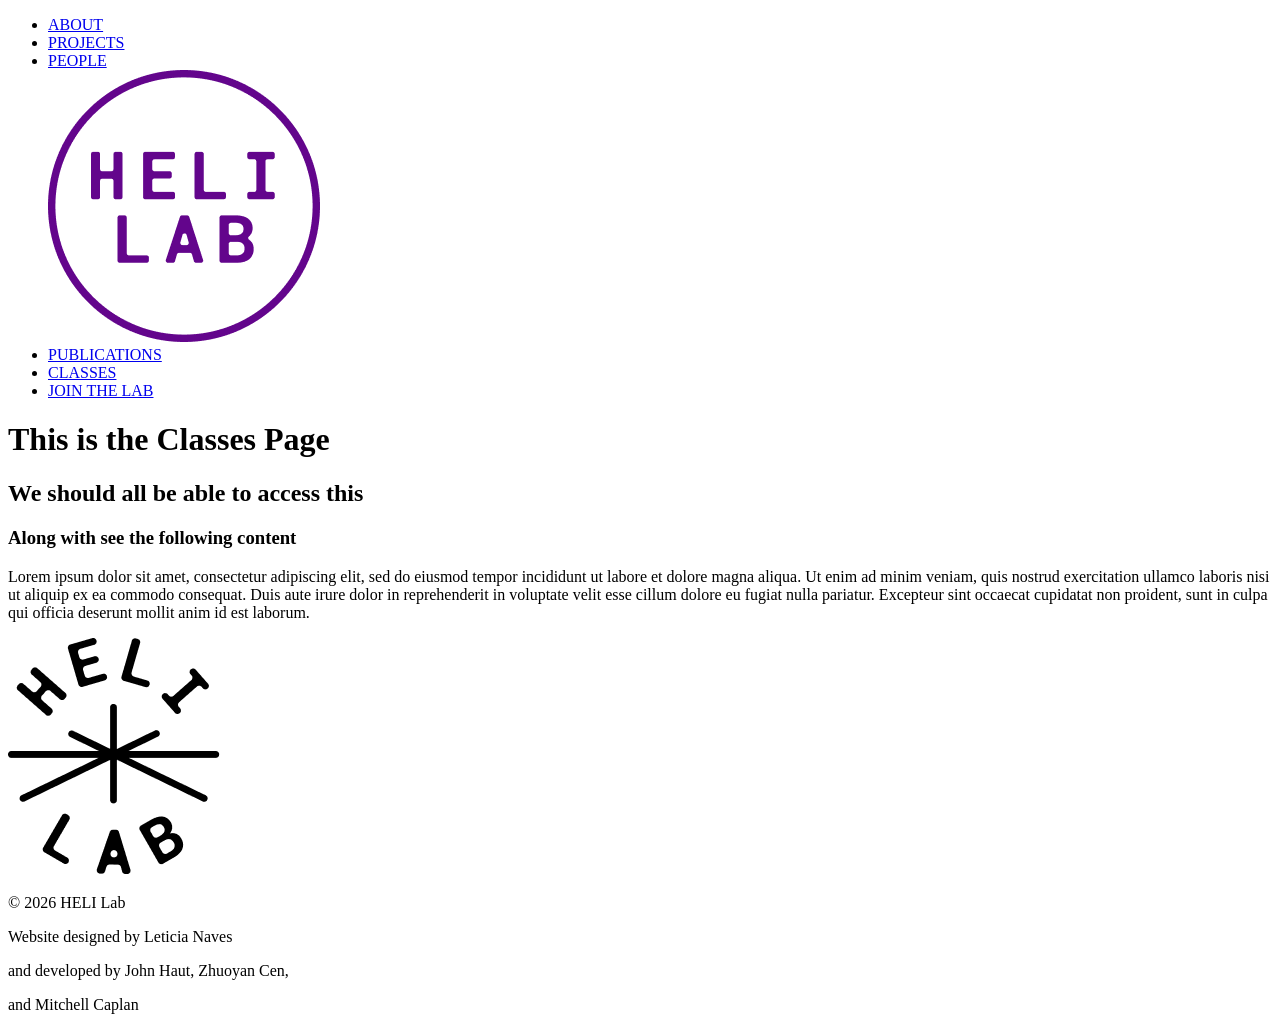
==== classes.html @ 4098f030 "Formatted all the code in the homepage (MAINLY TEXT IN TEXTBOX); Added the footer to all the pages" ====
<!DOCTYPE html>
<html lang="en">

<head>
    <meta charset="UTF-8">
    <meta name="viewport" content="width=device-width, initial-scale=1.0">
    <link rel="stylesheet" href="./static/css/screen_size_dependable.css">
    <title>HELI Lab</title>
</head>


<body>

    <div class="header">
        <nav>
            <ul>
                <li><a href="index.html">ABOUT</a></li>
                <li><a href="projects.html">PROJECTS</a></li>
                <li><a href="people.html">PEOPLE</a></li>
                <img class="heli-logo" src="./static/images/logos/purple-main.png" alt="">
                <li><a href="publications.html">PUBLICATIONS</a></li>
                <li><a class="active" href="classes.html">CLASSES</a></li>
                <li><a href="prospects.html">JOIN THE LAB</a></li>
            </ul>
        </nav>
    </div>

    <h1>This is the Classes Page</h1>
    <h2>We should all be able to access this</h2>
    <h3>Along with see the following content</h3>
    <p>Lorem ipsum dolor sit amet, consectetur adipiscing elit, sed do eiusmod tempor incididunt ut labore et dolore
        magna aliqua. Ut enim ad minim veniam, quis nostrud exercitation ullamco laboris nisi ut aliquip ex ea commodo
        consequat. Duis aute irure dolor in reprehenderit in voluptate velit esse cillum dolore eu fugiat nulla
        pariatur. Excepteur sint occaecat cupidatat non proident, sunt in culpa qui officia deserunt mollit anim id est
        laborum.</p>

    <div class="footer">
        <img src="./static/images/logos/black-heli.png" alt="">
        <p> © 2026 HELI Lab</p>
        <p>Website designed by Leticia Naves</p>
        <p>and developed by John Haut, Zhuoyan Cen,</p>
        <p>and Mitchell Caplan</p>
    </div>

</body>

</html>
---- static/css/screen_size_dependable.css ----
@import url(largeScreen.css) (min-width: 1500px);
@import url(mediumScreen.css) (max-width: 1499px) and (min-width:1000px);
@import url(smallScreen.css) (max-width: 999px);
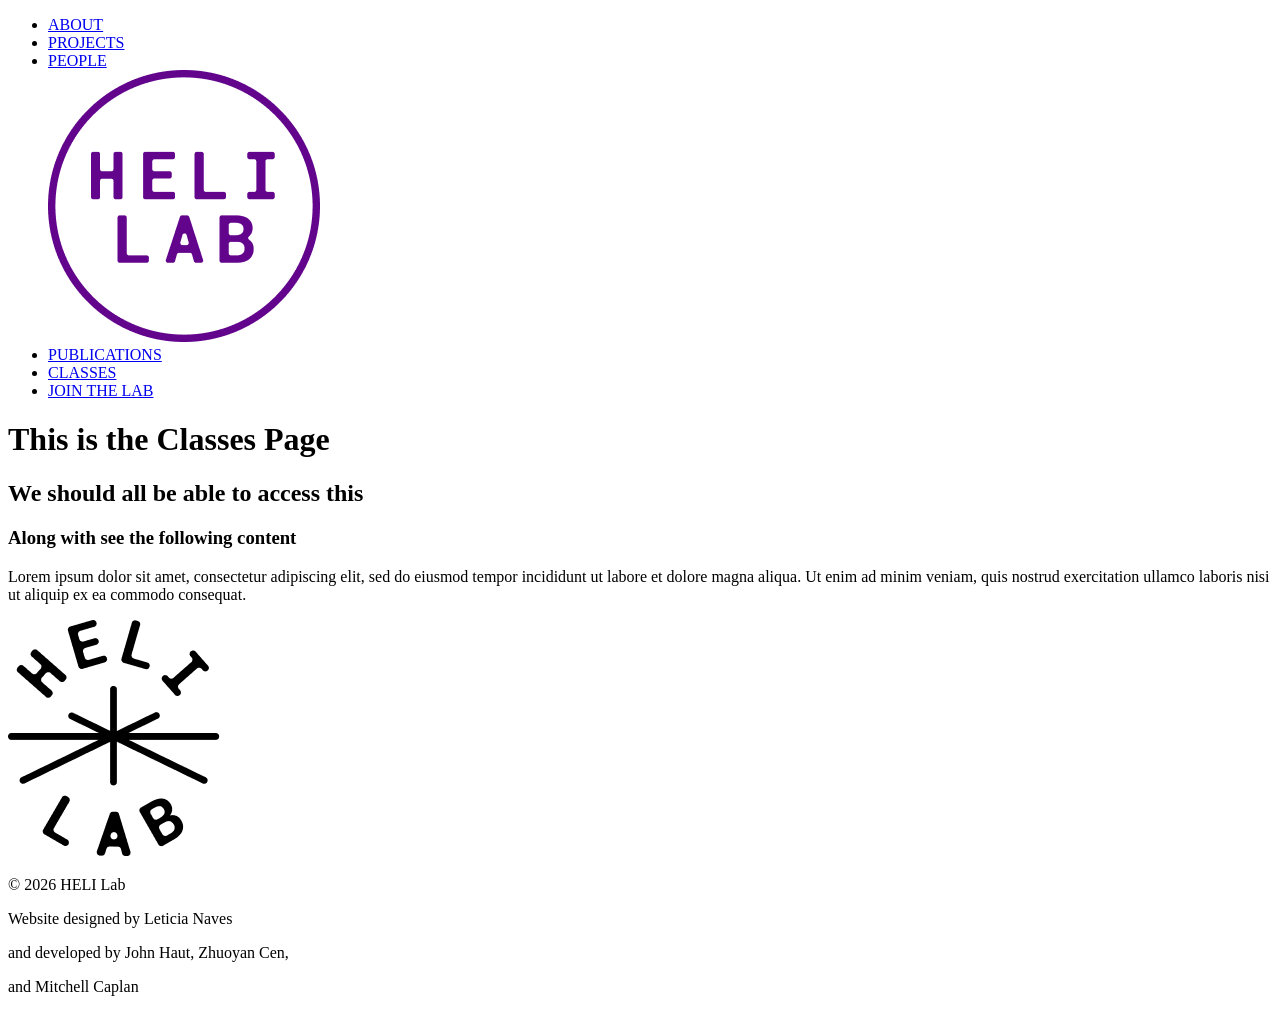
==== commit 6d7c354c: "Shortened temp lorem ipsum to fix formatting on published site" ====
--- a/classes.html
+++ b/classes.html
@@ -30,9 +30,7 @@
     <h3>Along with see the following content</h3>
     <p>Lorem ipsum dolor sit amet, consectetur adipiscing elit, sed do eiusmod tempor incididunt ut labore et dolore
         magna aliqua. Ut enim ad minim veniam, quis nostrud exercitation ullamco laboris nisi ut aliquip ex ea commodo
-        consequat. Duis aute irure dolor in reprehenderit in voluptate velit esse cillum dolore eu fugiat nulla
-        pariatur. Excepteur sint occaecat cupidatat non proident, sunt in culpa qui officia deserunt mollit anim id est
-        laborum.</p>
+        consequat.</p>
 
     <div class="footer">
         <img src="./static/images/logos/black-heli.png" alt="">
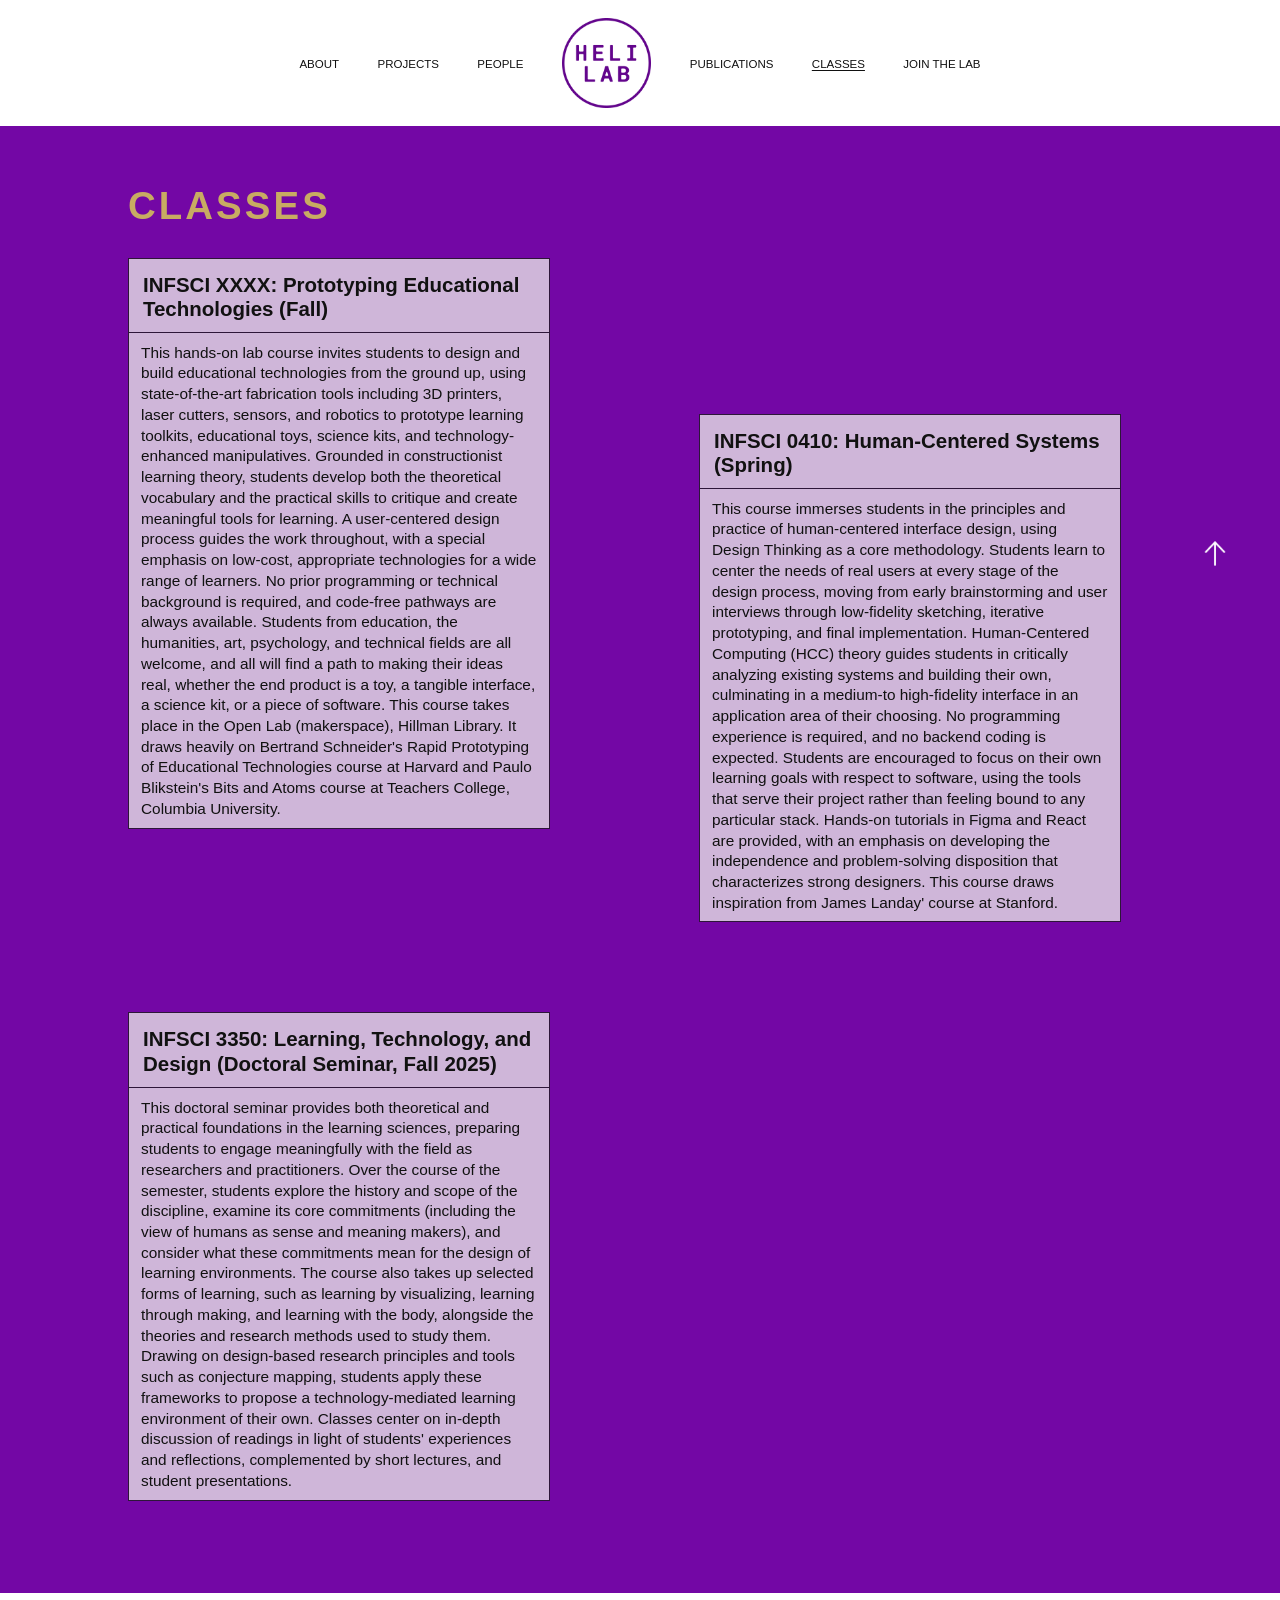
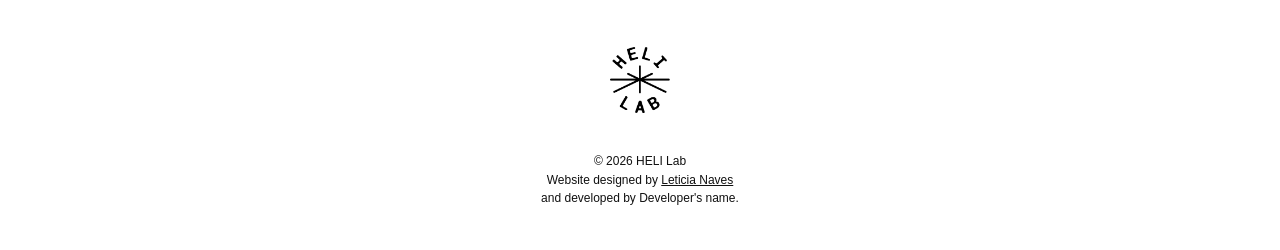
==== commit 3417a2ac: "Update projects and classes pages" ====
--- a/classes.html
+++ b/classes.html
@@ -5,11 +5,12 @@
     <meta charset="UTF-8">
     <meta name="viewport" content="width=device-width, initial-scale=1.0">
     <link rel="stylesheet" href="./static/css/screen_size_dependable.css">
+    <link rel="stylesheet" href="./static/css/classes.css">
     <title>HELI Lab</title>
 </head>
 
 
-<body>
+<body id="top">
 
     <div class="header">
         <nav>
@@ -25,21 +26,46 @@
         </nav>
     </div>
 
-    <h1>This is the Classes Page</h1>
-    <h2>We should all be able to access this</h2>
-    <h3>Along with see the following content</h3>
-    <p>Lorem ipsum dolor sit amet, consectetur adipiscing elit, sed do eiusmod tempor incididunt ut labore et dolore
-        magna aliqua. Ut enim ad minim veniam, quis nostrud exercitation ullamco laboris nisi ut aliquip ex ea commodo
-        consequat.</p>
+    <main class="classes-page">
+        <section class="classes-hero" aria-labelledby="classes-title">
+            <h1 id="classes-title">CLASSES</h1>
+
+            <div class="classes-grid">
+                <article class="class-card">
+                    <h2>INFSCI XXXX: Prototyping Educational Technologies (Fall)</h2>
+                    <div class="class-card-body">
+                        <p>This hands-on lab course invites students to design and build educational technologies from the ground up, using state-of-the-art fabrication tools including 3D printers, laser cutters, sensors, and robotics to prototype learning toolkits, educational toys, science kits, and technology-enhanced manipulatives. Grounded in constructionist learning theory, students develop both the theoretical vocabulary and the practical skills to critique and create meaningful tools for learning. A user-centered design process guides the work throughout, with a special emphasis on low-cost, appropriate technologies for a wide range of learners. No prior programming or technical background is required, and code-free pathways are always available. Students from education, the humanities, art, psychology, and technical fields are all welcome, and all will find a path to making their ideas real, whether the end product is a toy, a tangible interface, a science kit, or a piece of software. This course takes place in the Open Lab (makerspace), Hillman Library. It draws heavily on Bertrand Schneider's Rapid Prototyping of Educational Technologies course at Harvard and Paulo Blikstein's Bits and Atoms course at Teachers College, Columbia University.</p>
+                    </div>
+                </article>
+
+                <article class="class-card class-card-offset">
+                    <h2>INFSCI 0410: Human-Centered Systems (Spring)</h2>
+                    <div class="class-card-body">
+                        <p>This course immerses students in the principles and practice of human-centered interface design, using Design Thinking as a core methodology. Students learn to center the needs of real users at every stage of the design process, moving from early brainstorming and user interviews through low-fidelity sketching, iterative prototyping, and final implementation. Human-Centered Computing (HCC) theory guides students in critically analyzing existing systems and building their own, culminating in a medium-to high-fidelity interface in an application area of their choosing. No programming experience is required, and no backend coding is expected. Students are encouraged to focus on their own learning goals with respect to software, using the tools that serve their project rather than feeling bound to any particular stack. Hands-on tutorials in Figma and React are provided, with an emphasis on developing the independence and problem-solving disposition that characterizes strong designers. This course draws inspiration from James Landay' course at Stanford.</p>
+                    </div>
+                </article>
+
+                <article class="class-card class-card-bottom">
+                    <h2>INFSCI 3350: Learning, Technology, and Design (Doctoral Seminar, Fall 2025)</h2>
+                    <div class="class-card-body">
+                        <p>This doctoral seminar provides both theoretical and practical foundations in the learning sciences, preparing students to engage meaningfully with the field as researchers and practitioners. Over the course of the semester, students explore the history and scope of the discipline, examine its core commitments (including the view of humans as sense and meaning makers), and consider what these commitments mean for the design of learning environments. The course also takes up selected forms of learning, such as learning by visualizing, learning through making, and learning with the body, alongside the theories and research methods used to study them. Drawing on design-based research principles and tools such as conjecture mapping, students apply these frameworks to propose a technology-mediated learning environment of their own. Classes center on in-depth discussion of readings in light of students' experiences and reflections, complemented by short lectures, and student presentations.</p>
+                    </div>
+                </article>
+            </div>
+
+            <a class="classes-back-to-top" href="#top" aria-label="Back to top">
+                <img src="./static/images/logos/white-up-arrow.png" alt="">
+            </a>
+        </section>
+    </main>
 
     <div class="footer">
         <img src="./static/images/logos/black-heli.png" alt="">
         <p> © 2026 HELI Lab</p>
-        <p>Website designed by Leticia Naves</p>
-        <p>and developed by John Haut, Zhuoyan Cen,</p>
-        <p>and Mitchell Caplan</p>
+        <p>Website designed by <u>Leticia Naves</u></p>
+        <p>and developed by Developer's name.</p>
     </div>
 
 </body>
 
-</html>+</html>
--- a/static/css/classes.css
+++ b/static/css/classes.css
@@ -0,0 +1,186 @@
+html {
+    scroll-behavior: smooth;
+}
+
+body {
+    margin: 0;
+    background: #f5f5f5;
+    color: #111;
+    font-family: Arial, Helvetica, sans-serif;
+}
+
+.header {
+    width: 100%;
+    background: #fff;
+}
+
+.header nav {
+    width: 100%;
+}
+
+.header nav ul {
+    display: flex;
+    align-items: center;
+    justify-content: center;
+    gap: clamp(22px, 3vw, 56px);
+    margin: 0;
+    padding: 18px 24px;
+    list-style: none;
+}
+
+.header nav li {
+    margin: 0;
+}
+
+.header nav a {
+    color: #111;
+    font-size: clamp(0.7rem, 0.9vw, 0.95rem);
+    text-decoration: none;
+}
+
+.header nav a.active {
+    text-decoration: underline;
+    text-underline-offset: 0.16em;
+}
+
+.heli-logo {
+    width: clamp(66px, 7vw, 94px);
+    height: auto;
+    flex: 0 0 auto;
+}
+
+.classes-page {
+    width: 100%;
+}
+
+.classes-hero {
+    position: relative;
+    background: #7307a5;
+    padding: 58px clamp(30px, 10vw, 130px) 92px;
+}
+
+.classes-hero h1 {
+    margin: 0 0 30px;
+    color: #c8ab62;
+    font-size: clamp(2rem, 3vw, 3rem);
+    letter-spacing: 0.08em;
+}
+
+.classes-grid {
+    display: grid;
+    grid-template-columns: minmax(280px, 1fr) minmax(280px, 1fr);
+    gap: 90px 118px;
+    align-items: start;
+    max-width: 1180px;
+}
+
+.class-card {
+    max-width: 420px;
+    background: #cfb6d9;
+    border: 1px solid #2d1639;
+}
+
+.class-card h2 {
+    margin: 0;
+    padding: 14px 14px 10px;
+    border-bottom: 1px solid #2d1639;
+    font-size: clamp(1.1rem, 1.6vw, 1.35rem);
+    line-height: 1.2;
+    font-weight: 700;
+}
+
+.class-card-body {
+    padding: 10px 12px 8px;
+}
+
+.class-card-body p {
+    margin: 0;
+    font-size: clamp(0.96rem, 1.15vw, 1rem);
+    line-height: 1.35;
+}
+
+.class-card-offset {
+    margin-top: 156px;
+}
+
+.class-card-bottom {
+    margin-top: 0;
+}
+
+.classes-back-to-top {
+    position: absolute;
+    right: clamp(22px, 4vw, 48px);
+    top: 28%;
+    display: inline-flex;
+    align-items: center;
+    justify-content: center;
+    width: 34px;
+    height: 34px;
+}
+
+.classes-back-to-top img {
+    width: 26px;
+    height: auto;
+}
+
+.footer {
+    display: flex;
+    flex-direction: column;
+    align-items: center;
+    text-align: center;
+    padding: 54px 0 44px;
+    background: #fff;
+}
+
+.footer img {
+    width: 60px;
+    height: auto;
+    margin: 0 0 40px;
+}
+
+.footer p {
+    margin: 0;
+    font-size: 12px;
+    line-height: 1.35;
+}
+
+.footer p + p {
+    margin-top: 2px;
+}
+
+@media (max-width: 999px) {
+    .header nav ul {
+        flex-wrap: wrap;
+        gap: 14px 18px;
+        padding: 16px 14px;
+    }
+
+    .header nav a {
+        font-size: 0.76rem;
+    }
+
+    .heli-logo {
+        width: 70px;
+    }
+
+    .classes-hero {
+        padding: 34px 18px 64px;
+    }
+
+    .classes-grid {
+        grid-template-columns: 1fr;
+        gap: 28px;
+    }
+
+    .class-card,
+    .class-card-offset,
+    .class-card-bottom {
+        max-width: none;
+        margin-top: 0;
+    }
+
+    .classes-back-to-top {
+        top: 20px;
+        right: 18px;
+    }
+}
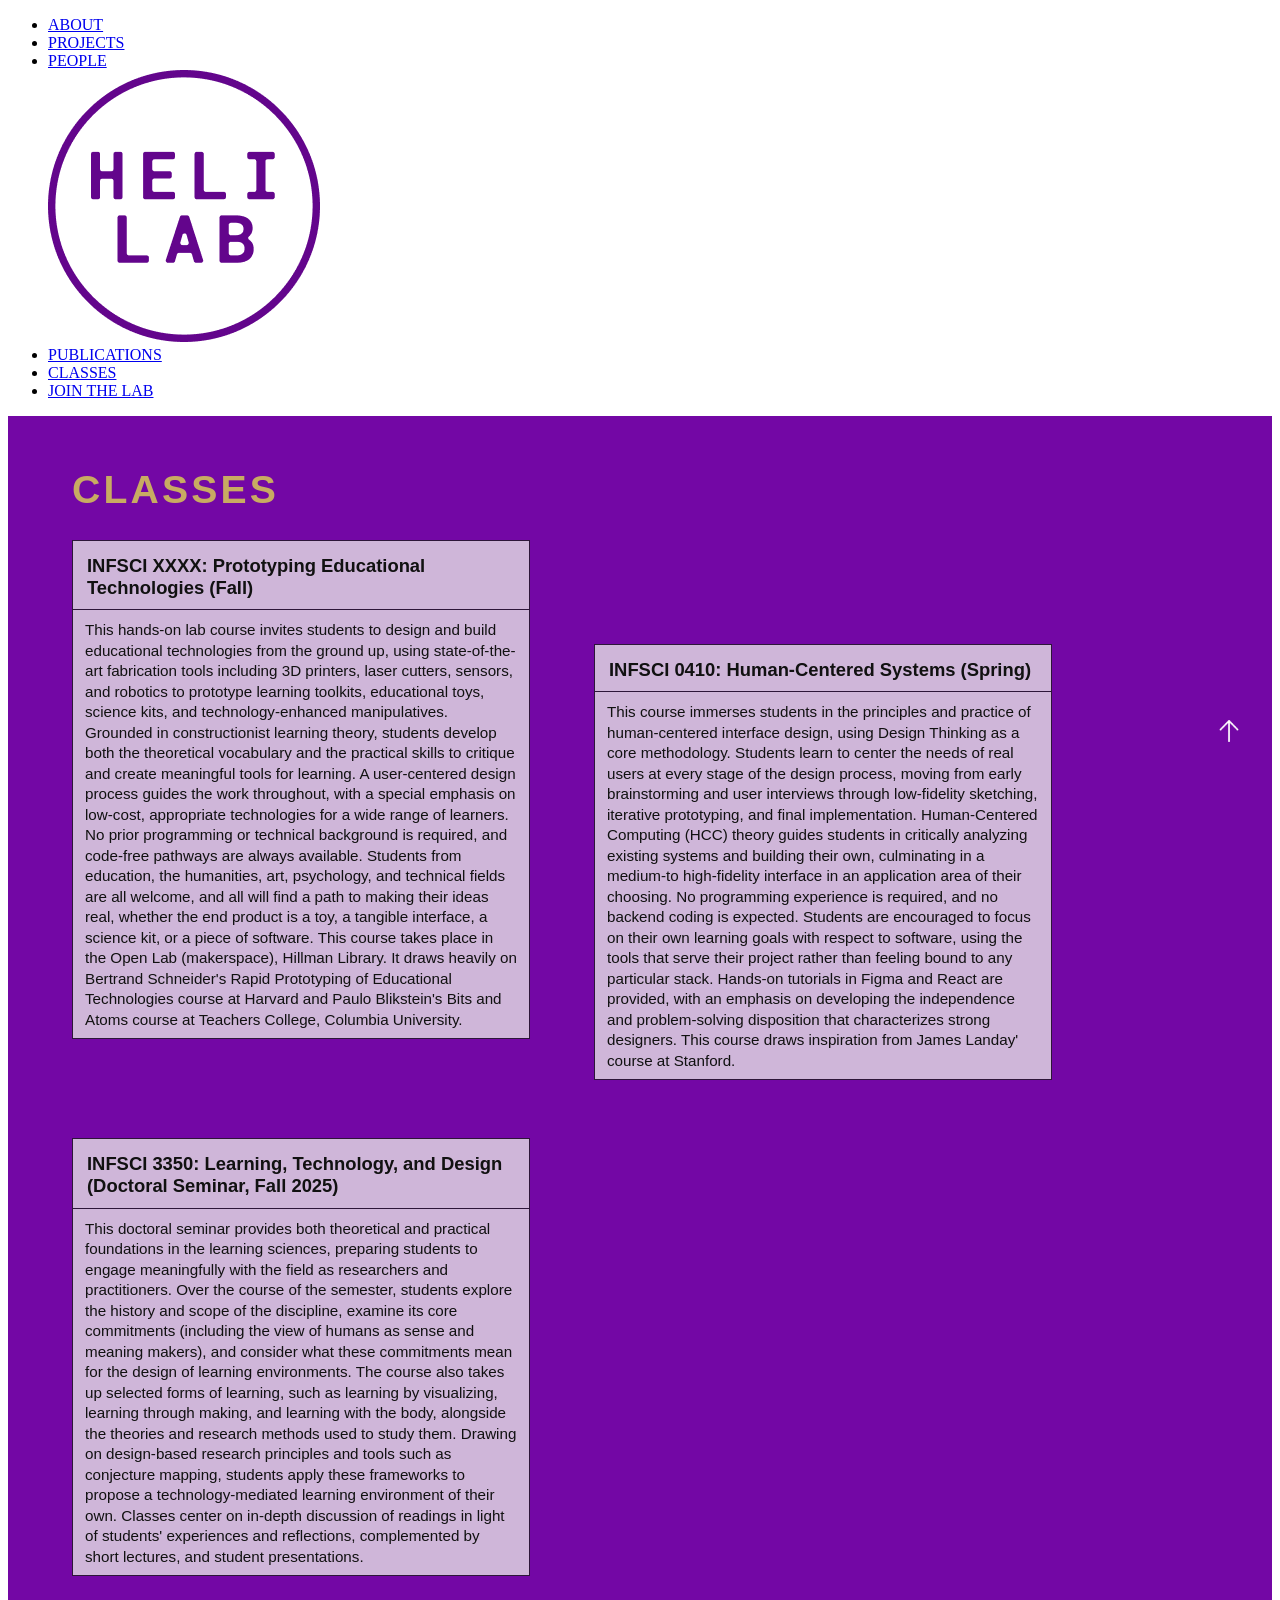
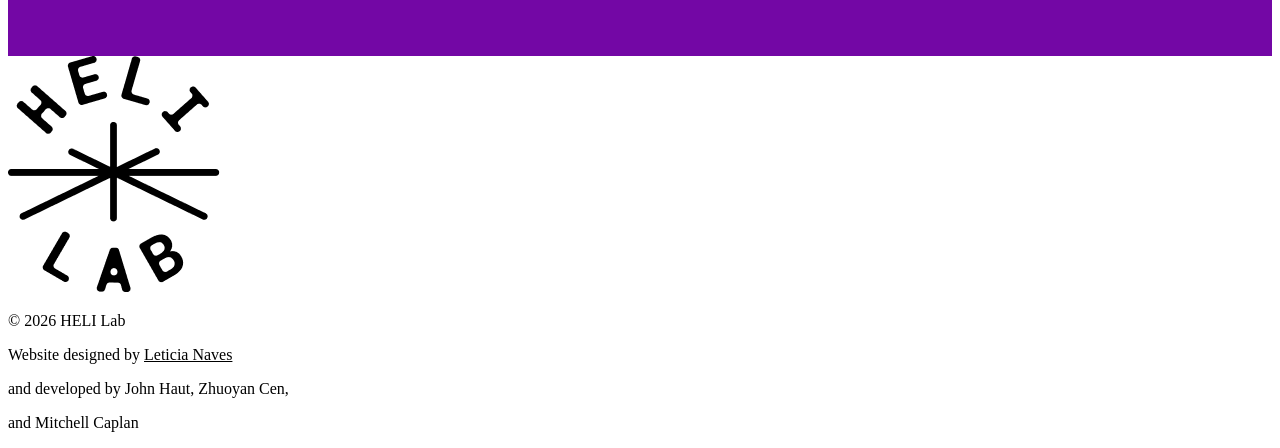
==== commit 1f8d9c3f: "Refactor projects and classes page styling" ====
--- a/classes.html
+++ b/classes.html
@@ -5,12 +5,12 @@
     <meta charset="UTF-8">
     <meta name="viewport" content="width=device-width, initial-scale=1.0">
     <link rel="stylesheet" href="./static/css/screen_size_dependable.css">
-    <link rel="stylesheet" href="./static/css/classes.css">
+    <script src="./static/js/classes.js" defer></script>
     <title>HELI Lab</title>
 </head>
 
 
-<body id="top">
+<body id="top" style="visibility: hidden;">
 
     <div class="header">
         <nav>
@@ -30,28 +30,7 @@
         <section class="classes-hero" aria-labelledby="classes-title">
             <h1 id="classes-title">CLASSES</h1>
 
-            <div class="classes-grid">
-                <article class="class-card">
-                    <h2>INFSCI XXXX: Prototyping Educational Technologies (Fall)</h2>
-                    <div class="class-card-body">
-                        <p>This hands-on lab course invites students to design and build educational technologies from the ground up, using state-of-the-art fabrication tools including 3D printers, laser cutters, sensors, and robotics to prototype learning toolkits, educational toys, science kits, and technology-enhanced manipulatives. Grounded in constructionist learning theory, students develop both the theoretical vocabulary and the practical skills to critique and create meaningful tools for learning. A user-centered design process guides the work throughout, with a special emphasis on low-cost, appropriate technologies for a wide range of learners. No prior programming or technical background is required, and code-free pathways are always available. Students from education, the humanities, art, psychology, and technical fields are all welcome, and all will find a path to making their ideas real, whether the end product is a toy, a tangible interface, a science kit, or a piece of software. This course takes place in the Open Lab (makerspace), Hillman Library. It draws heavily on Bertrand Schneider's Rapid Prototyping of Educational Technologies course at Harvard and Paulo Blikstein's Bits and Atoms course at Teachers College, Columbia University.</p>
-                    </div>
-                </article>
-
-                <article class="class-card class-card-offset">
-                    <h2>INFSCI 0410: Human-Centered Systems (Spring)</h2>
-                    <div class="class-card-body">
-                        <p>This course immerses students in the principles and practice of human-centered interface design, using Design Thinking as a core methodology. Students learn to center the needs of real users at every stage of the design process, moving from early brainstorming and user interviews through low-fidelity sketching, iterative prototyping, and final implementation. Human-Centered Computing (HCC) theory guides students in critically analyzing existing systems and building their own, culminating in a medium-to high-fidelity interface in an application area of their choosing. No programming experience is required, and no backend coding is expected. Students are encouraged to focus on their own learning goals with respect to software, using the tools that serve their project rather than feeling bound to any particular stack. Hands-on tutorials in Figma and React are provided, with an emphasis on developing the independence and problem-solving disposition that characterizes strong designers. This course draws inspiration from James Landay' course at Stanford.</p>
-                    </div>
-                </article>
-
-                <article class="class-card class-card-bottom">
-                    <h2>INFSCI 3350: Learning, Technology, and Design (Doctoral Seminar, Fall 2025)</h2>
-                    <div class="class-card-body">
-                        <p>This doctoral seminar provides both theoretical and practical foundations in the learning sciences, preparing students to engage meaningfully with the field as researchers and practitioners. Over the course of the semester, students explore the history and scope of the discipline, examine its core commitments (including the view of humans as sense and meaning makers), and consider what these commitments mean for the design of learning environments. The course also takes up selected forms of learning, such as learning by visualizing, learning through making, and learning with the body, alongside the theories and research methods used to study them. Drawing on design-based research principles and tools such as conjecture mapping, students apply these frameworks to propose a technology-mediated learning environment of their own. Classes center on in-depth discussion of readings in light of students' experiences and reflections, complemented by short lectures, and student presentations.</p>
-                    </div>
-                </article>
-            </div>
+            <div class="classes-grid" id="classes-grid"></div>
 
             <a class="classes-back-to-top" href="#top" aria-label="Back to top">
                 <img src="./static/images/logos/white-up-arrow.png" alt="">
@@ -63,7 +42,8 @@
         <img src="./static/images/logos/black-heli.png" alt="">
         <p> © 2026 HELI Lab</p>
         <p>Website designed by <u>Leticia Naves</u></p>
-        <p>and developed by Developer's name.</p>
+        <p>and developed by John Haut, Zhuoyan Cen,</p>
+        <p>and Mitchell Caplan</p>
     </div>
 
 </body>
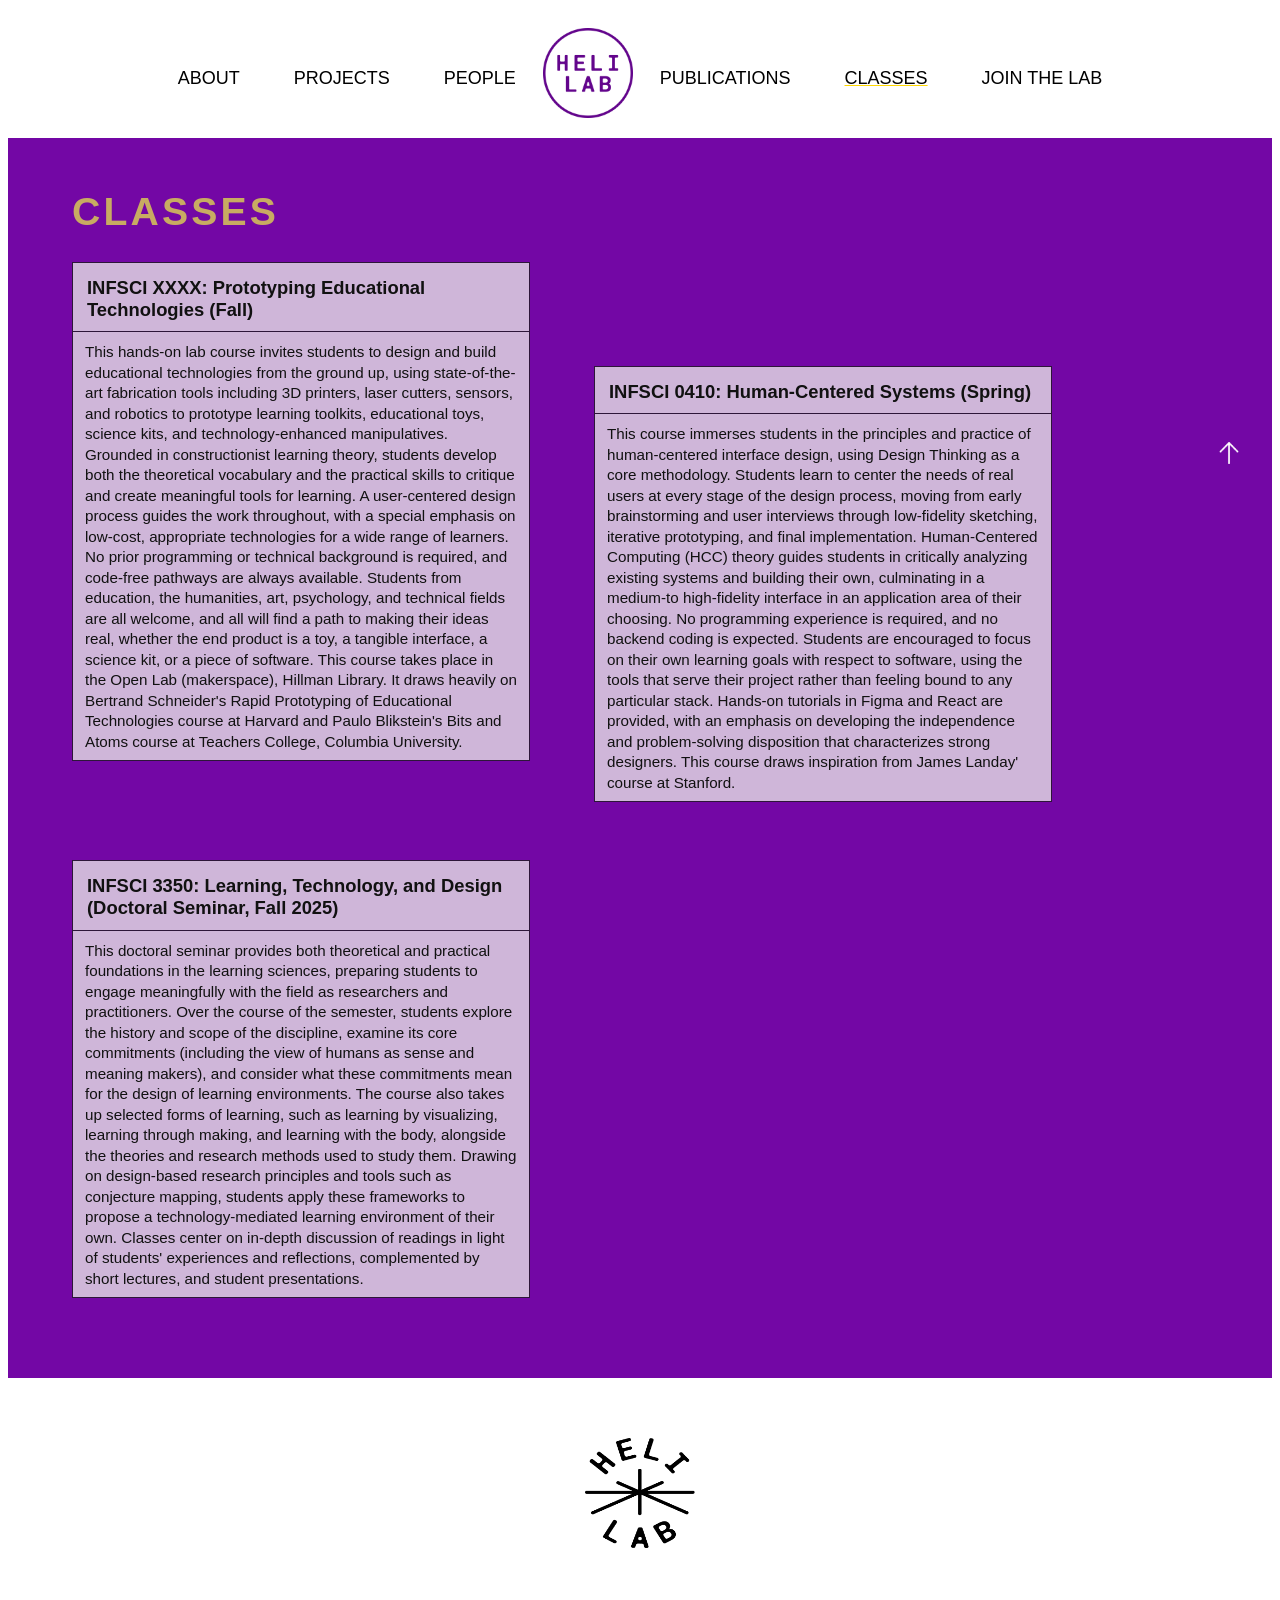
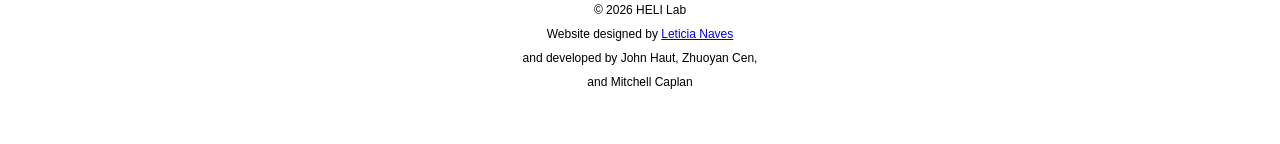
==== commit ef297bea: "Made the header image smaller; Brought Lines in the footer closer together; fixed spacing in the hea" ====
--- a/classes.html
+++ b/classes.html
@@ -41,7 +41,7 @@
     <div class="footer">
         <img src="./static/images/logos/black-heli.png" alt="">
         <p> © 2026 HELI Lab</p>
-        <p>Website designed by <u>Leticia Naves</u></p>
+        <p>Website designed by <a href="https://leticianaves.com">Leticia Naves</a></p>
         <p>and developed by John Haut, Zhuoyan Cen,</p>
         <p>and Mitchell Caplan</p>
     </div>
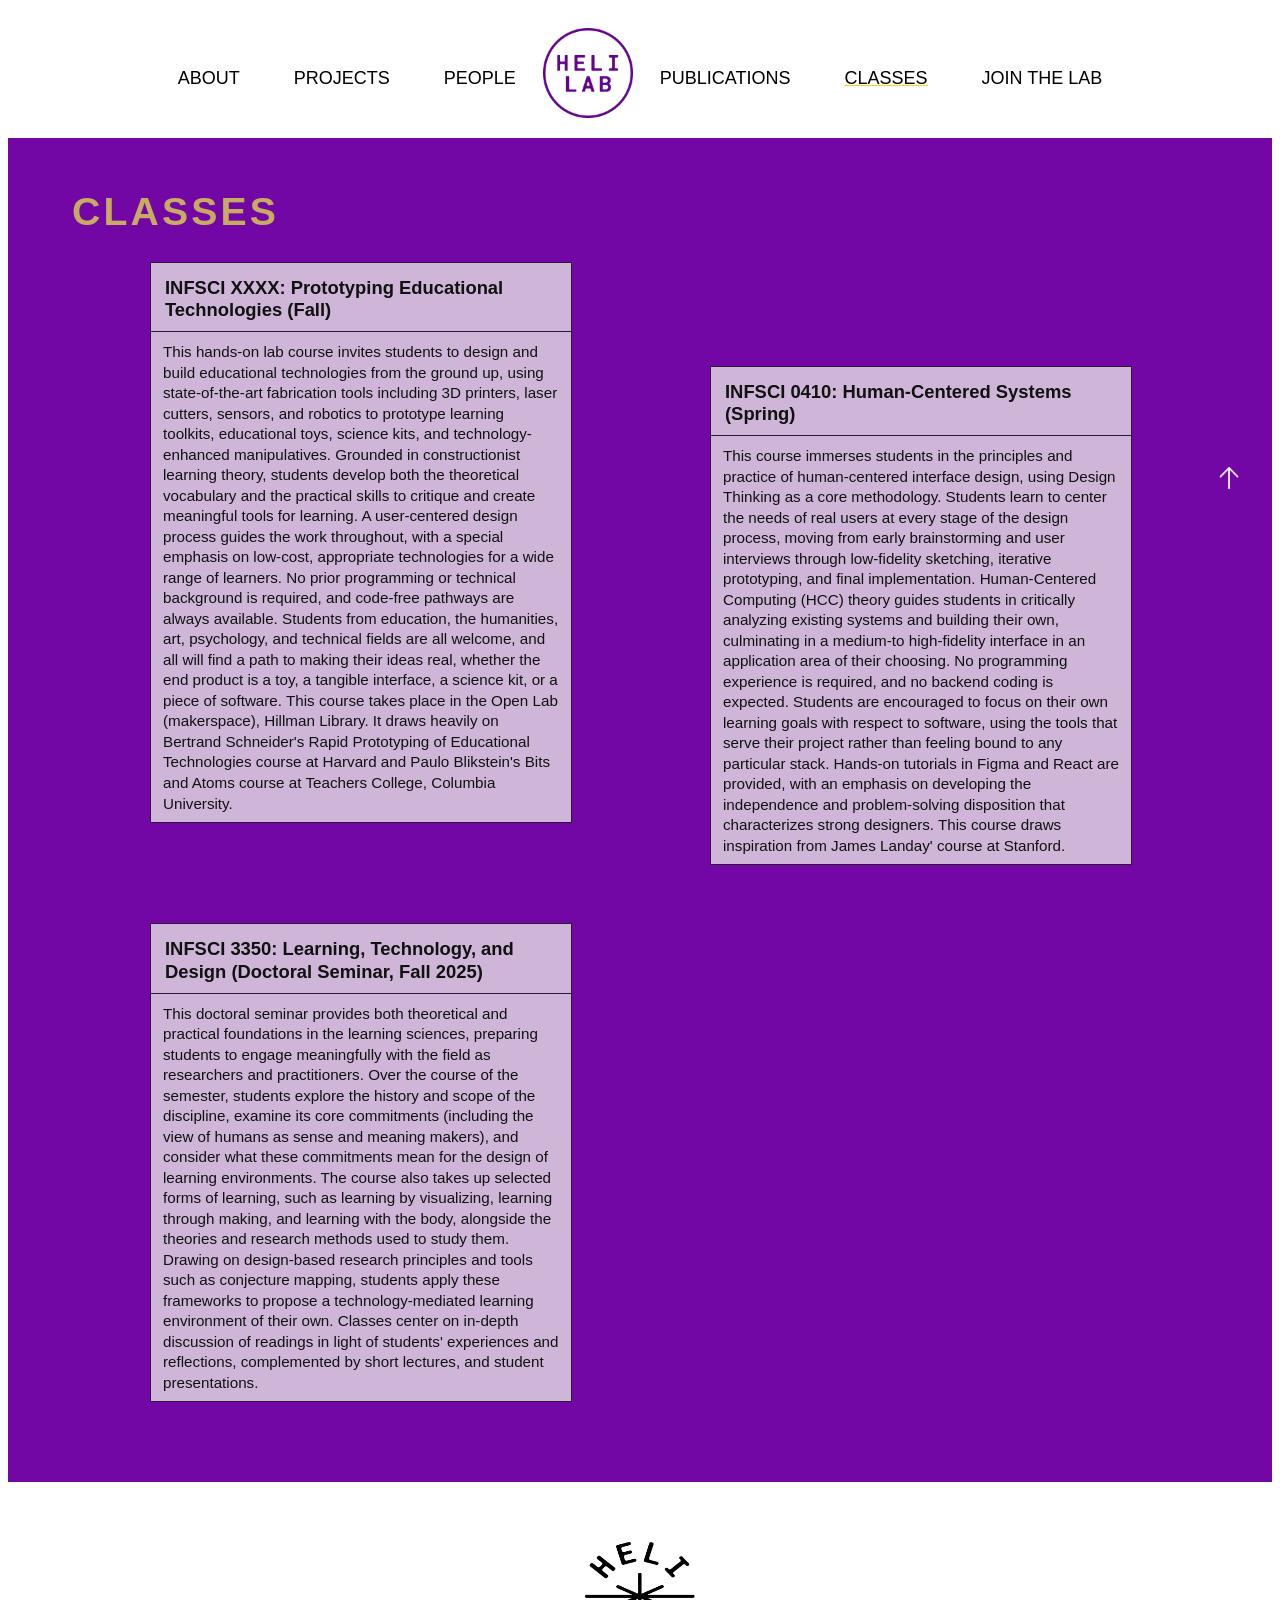
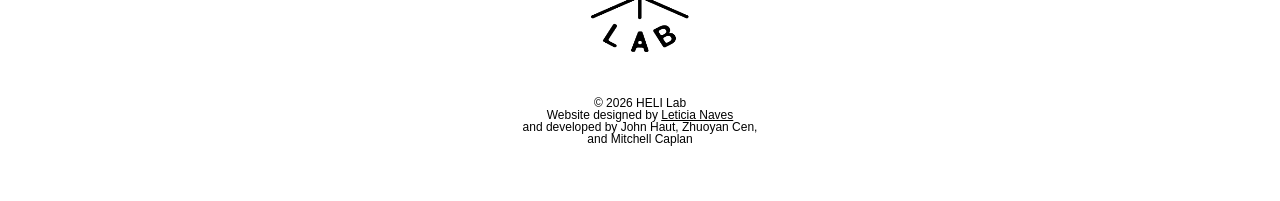
==== commit 63c1db08: "Made the small screen have a drop down menu instead of a whole nav bar; Added an image for Mayujie Z" ====
--- a/classes.html
+++ b/classes.html
@@ -14,7 +14,20 @@
 
     <div class="header">
         <nav>
-            <ul>
+            <button class="nav-toggle" id="navToggle" aria-label="Open menu">&#9776;</button>
+            <div class="nav-overlay" id="navOverlay">
+                <button class="nav-close" id="navClose" aria-label="Close menu">&#10005;</button>
+                <ul class="nav-overlay-links">
+                    <li><a href="index.html">ABOUT</a></li>
+                    <li><a href="projects.html">PROJECTS</a></li>
+                    <li><a href="people.html">PEOPLE</a></li>
+                    <li><a href="publications.html">PUBLICATIONS</a></li>
+                    <li><a class="active" href="classes.html">CLASSES</a></li>
+                    <li><a href="prospects.html">JOIN THE LAB</a></li>
+                </ul>
+            </div>
+            
+            <ul class="nav-desktop">
                 <li><a href="index.html">ABOUT</a></li>
                 <li><a href="projects.html">PROJECTS</a></li>
                 <li><a href="people.html">PEOPLE</a></li>
@@ -22,6 +35,9 @@
                 <li><a href="publications.html">PUBLICATIONS</a></li>
                 <li><a class="active" href="classes.html">CLASSES</a></li>
                 <li><a href="prospects.html">JOIN THE LAB</a></li>
+            </ul>
+            <ul class="nav-phone">
+
             </ul>
         </nav>
     </div>
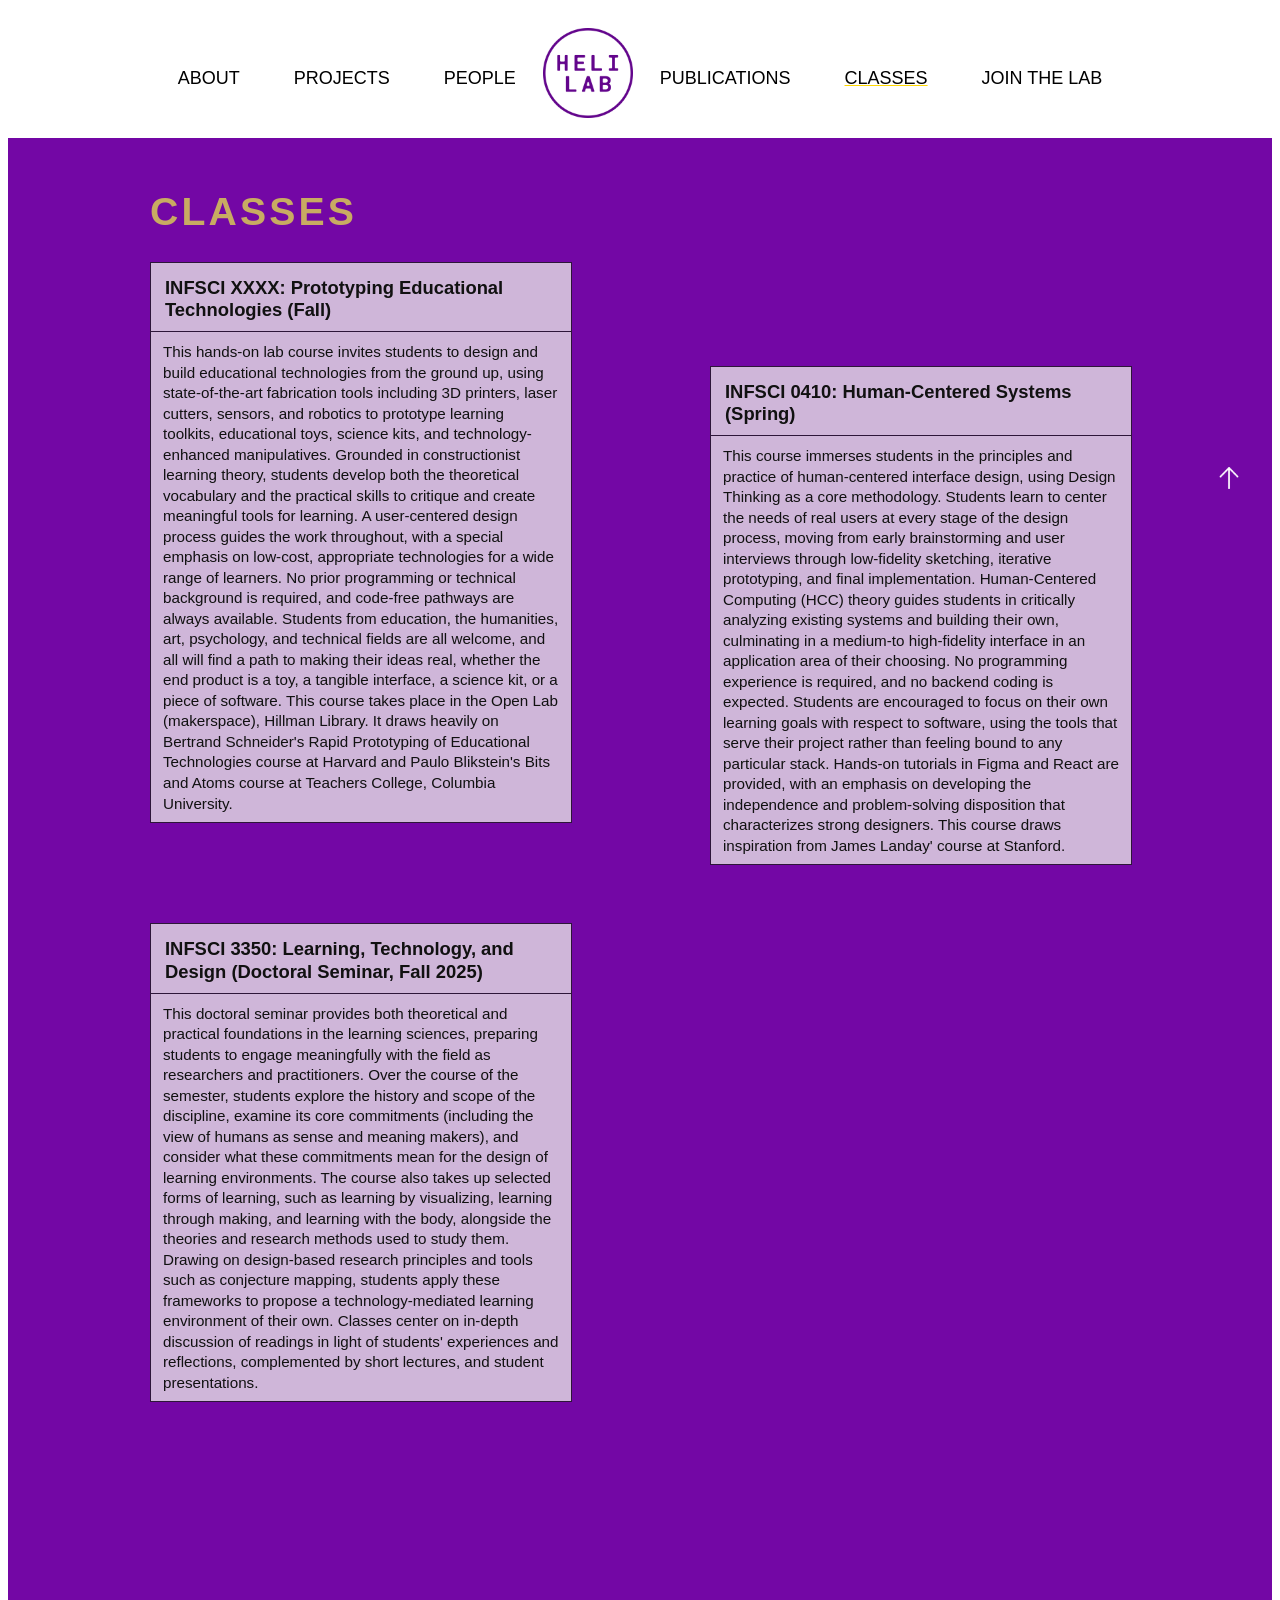
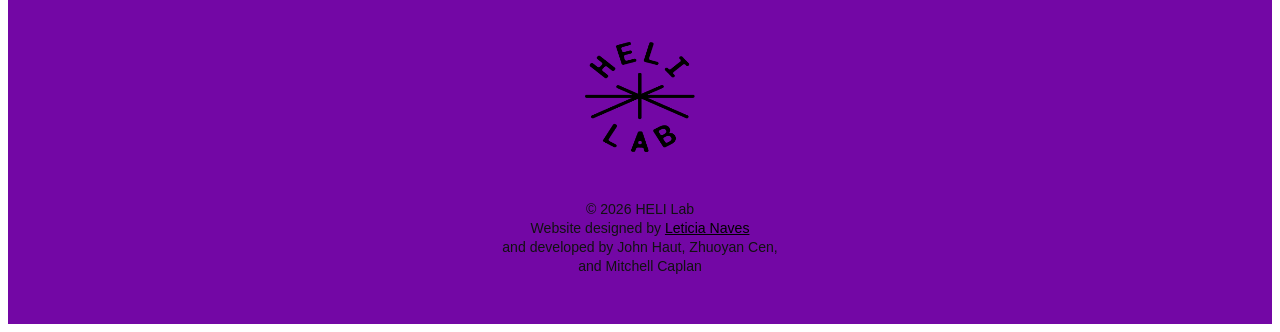
==== commit 0368f27c: "changes to details" ====
--- a/classes.html
+++ b/classes.html
@@ -10,7 +10,7 @@
 </head>
 
 
-<body id="top" style="visibility: hidden;">
+<body id="top" class="classes-body" style="visibility: hidden;">
 
     <div class="header">
         <nav>
@@ -54,7 +54,7 @@
         </section>
     </main>
 
-    <div class="footer">
+    <div class="footer classes-footer">
         <img src="./static/images/logos/black-heli.png" alt="">
         <p> © 2026 HELI Lab</p>
         <p>Website designed by <a href="https://leticianaves.com">Leticia Naves</a></p>
